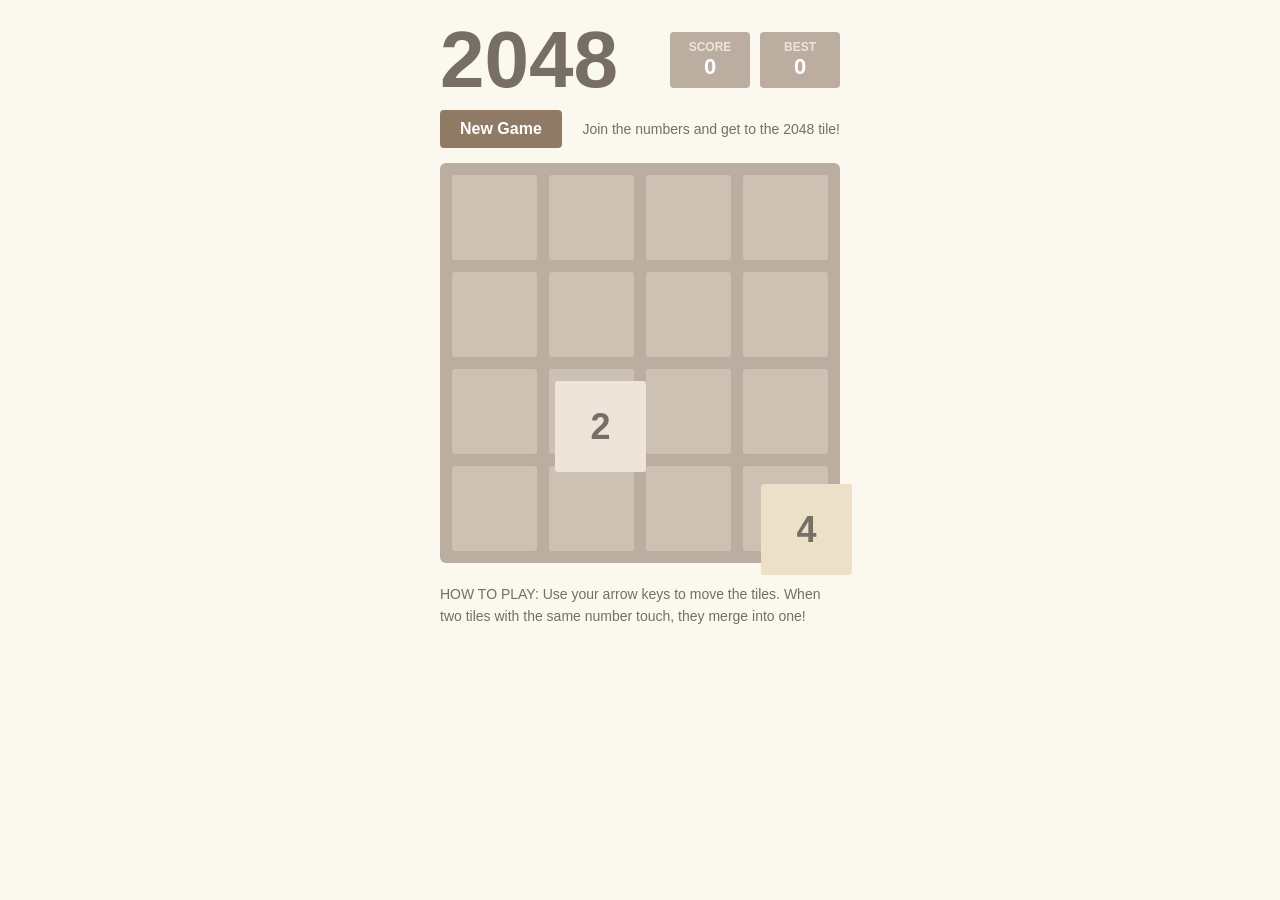
==== index.html @ 9177774c "2048游戏" ====
<!DOCTYPE html>
<html lang="en">
<head>
    <meta charset="UTF-8">
    <meta name="viewport" content="width=device-width, initial-scale=1.0">
    <title>2048 Game</title>
    <link rel="stylesheet" href="style.css">
</head>
<body>
    <div class="container">
        <div class="header">
            <h1 class="title">2048</h1>
            <div class="scores">
                <div class="score-box">
                    <div class="label">SCORE</div>
                    <div class="score" id="score">0</div>
                </div>
                <div class="score-box best">
                    <div class="label">BEST</div>
                    <div class="score" id="bestScore">0</div>
                </div>
            </div>
        </div>
        <div class="sub-header">
            <div class="new-game" id="newGame">New Game</div>
            <p class="subtitle">Join the numbers and get to the 2048 tile!</p>
        </div>
        <div class="game-board" id="gameBoard"></div>
        <p class="instructions">HOW TO PLAY: Use your arrow keys to move the tiles. When two tiles with the same number touch, they merge into one!</p>
    </div>
    <script src="game.js"></script>
</body>
</html>
---- style.css ----
* {
    margin: 0;
    padding: 0;
    box-sizing: border-box;
}

body {
    font-family: 'Clear Sans', 'Helvetica Neue', Arial, sans-serif;
    background: #faf8ef;
    display: flex;
    justify-content: center;
    min-height: 100vh;
    padding: 20px;
}

.container {
    width: 400px;
    max-width: 100%;
}

.header {
    display: flex;
    justify-content: space-between;
    align-items: center;
    margin-bottom: 10px;
}

.title {
    font-size: 80px;
    font-weight: bold;
    color: #776e65;
    line-height: 1;
}

.scores {
    display: flex;
    gap: 10px;
}

.score-box {
    background: #bbada0;
    border-radius: 4px;
    padding: 8px 15px;
    min-width: 80px;
    text-align: center;
}

.score-box .label {
    color: #eee4da;
    font-size: 12px;
    font-weight: bold;
    text-transform: uppercase;
}

.score-box .score {
    color: white;
    font-size: 22px;
    font-weight: bold;
}

.sub-header {
    display: flex;
    justify-content: space-between;
    align-items: center;
    margin-bottom: 15px;
}

.new-game {
    background: #8f7a66;
    color: white;
    border-radius: 4px;
    padding: 10px 20px;
    font-weight: bold;
    cursor: pointer;
    transition: background 0.2s;
}

.new-game:hover {
    background: #9f8b77;
}

.subtitle {
    color: #776e65;
    font-size: 14px;
}

.game-board {
    background: #bbada0;
    border-radius: 6px;
    padding: 12px;
    display: grid;
    grid-template-columns: repeat(4, 1fr);
    gap: 12px;
    position: relative;
}

.tile-container {
    background: #cdc1b4;
    border-radius: 3px;
    aspect-ratio: 1;
}

.tile {
    position: absolute;
    border-radius: 3px;
    width: calc((100% - 36px) / 4);
    aspect-ratio: 1;
    display: flex;
    align-items: center;
    justify-content: center;
    font-size: 36px;
    font-weight: bold;
    color: #776e65;
    transition: left 0.15s ease, top 0.15s ease;
    z-index: 1;
}

.tile.empty {
    background: #cdc1b4;
}

.tile-2 {
    background: #eee4da;
}

.tile-4 {
    background: #ede0c8;
}

.tile-8 {
    background: #f2b179;
    color: #f9f6f2;
}

.tile-16 {
    background: #f59563;
    color: #f9f6f2;
}

.tile-32 {
    background: #f67c5f;
    color: #f9f6f2;
}

.tile-64 {
    background: #f65e3b;
    color: #f9f6f2;
}

.tile-128 {
    background: #edcf72;
    color: #f9f6f2;
    font-size: 30px;
}

.tile-256 {
    background: #edcc61;
    color: #f9f6f2;
    font-size: 30px;
}

.tile-512 {
    background: #edc850;
    color: #f9f6f2;
    font-size: 30px;
}

.tile-1024 {
    background: #edc53f;
    color: #f9f6f2;
    font-size: 24px;
}

.tile-2048 {
    background: #edc22e;
    color: #f9f6f2;
    font-size: 24px;
}

.tile-new {
    animation: appear 0.2s ease;
}

.tile-merged {
    animation: pop 0.2s ease;
}

@keyframes appear {
    from {
        opacity: 0;
        transform: scale(0);
    }
    to {
        opacity: 1;
        transform: scale(1);
    }
}

@keyframes pop {
    0% {
        transform: scale(1);
    }
    50% {
        transform: scale(1.2);
    }
    100% {
        transform: scale(1);
    }
}

.instructions {
    margin-top: 20px;
    color: #776e65;
    font-size: 14px;
    line-height: 1.6;
}
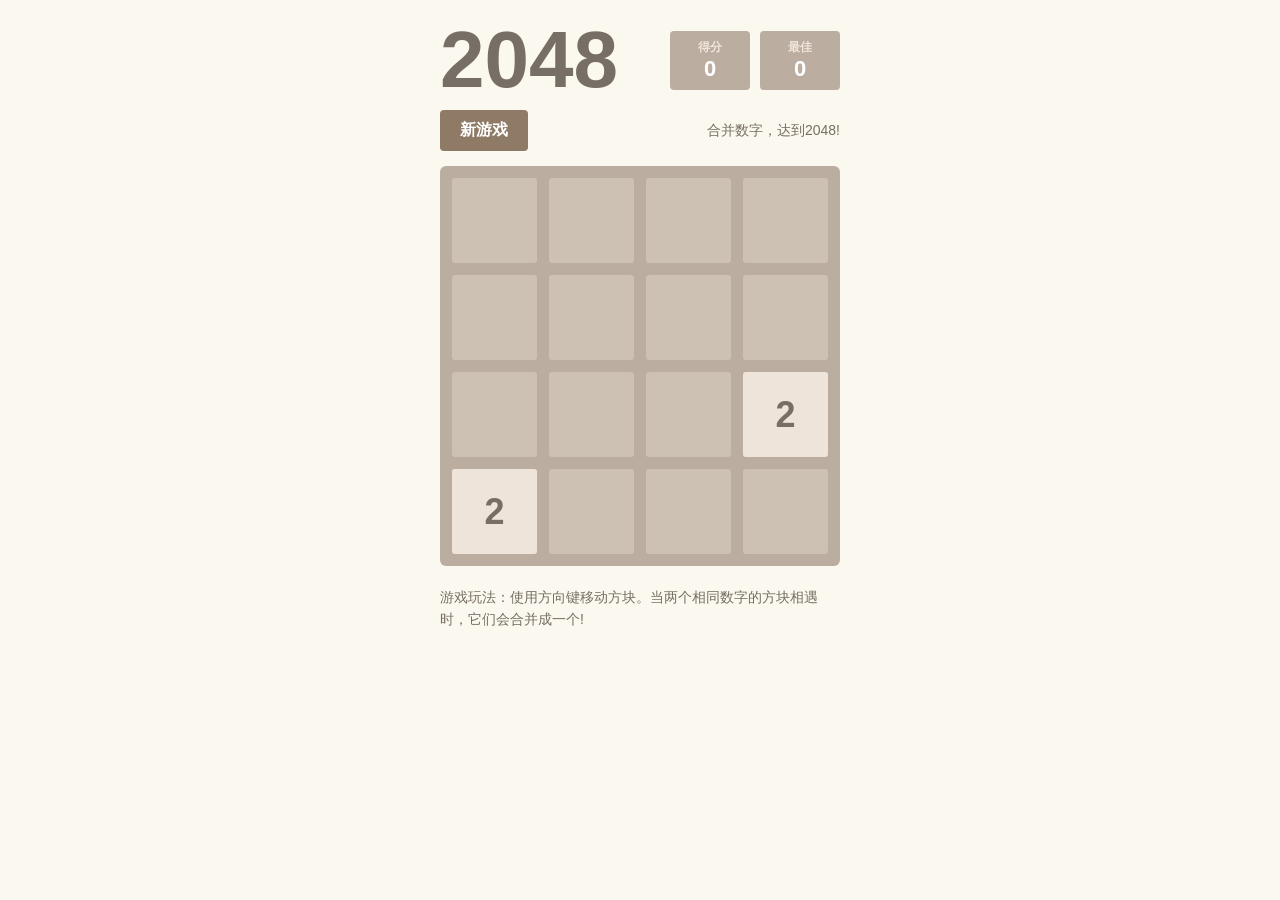
==== commit f13fc28e: "修改移动效果，修复对齐参数" ====
--- a/index.html
+++ b/index.html
@@ -1,9 +1,9 @@
 <!DOCTYPE html>
-<html lang="en">
+<html lang="zh-CN">
 <head>
     <meta charset="UTF-8">
     <meta name="viewport" content="width=device-width, initial-scale=1.0">
-    <title>2048 Game</title>
+    <title>2048 游戏</title>
     <link rel="stylesheet" href="style.css">
 </head>
 <body>
@@ -12,21 +12,21 @@
             <h1 class="title">2048</h1>
             <div class="scores">
                 <div class="score-box">
-                    <div class="label">SCORE</div>
+                    <div class="label">得分</div>
                     <div class="score" id="score">0</div>
                 </div>
                 <div class="score-box best">
-                    <div class="label">BEST</div>
+                    <div class="label">最佳</div>
                     <div class="score" id="bestScore">0</div>
                 </div>
             </div>
         </div>
         <div class="sub-header">
-            <div class="new-game" id="newGame">New Game</div>
-            <p class="subtitle">Join the numbers and get to the 2048 tile!</p>
+            <div class="new-game" id="newGame">新游戏</div>
+            <p class="subtitle">合并数字，达到2048!</p>
         </div>
         <div class="game-board" id="gameBoard"></div>
-        <p class="instructions">HOW TO PLAY: Use your arrow keys to move the tiles. When two tiles with the same number touch, they merge into one!</p>
+        <p class="instructions">游戏玩法：使用方向键移动方块。当两个相同数字的方块相遇时，它们会合并成一个!</p>
     </div>
     <script src="game.js"></script>
 </body>
--- a/style.css
+++ b/style.css
@@ -103,7 +103,6 @@
 .tile {
     position: absolute;
     border-radius: 3px;
-    width: calc((100% - 36px) / 4);
     aspect-ratio: 1;
     display: flex;
     align-items: center;
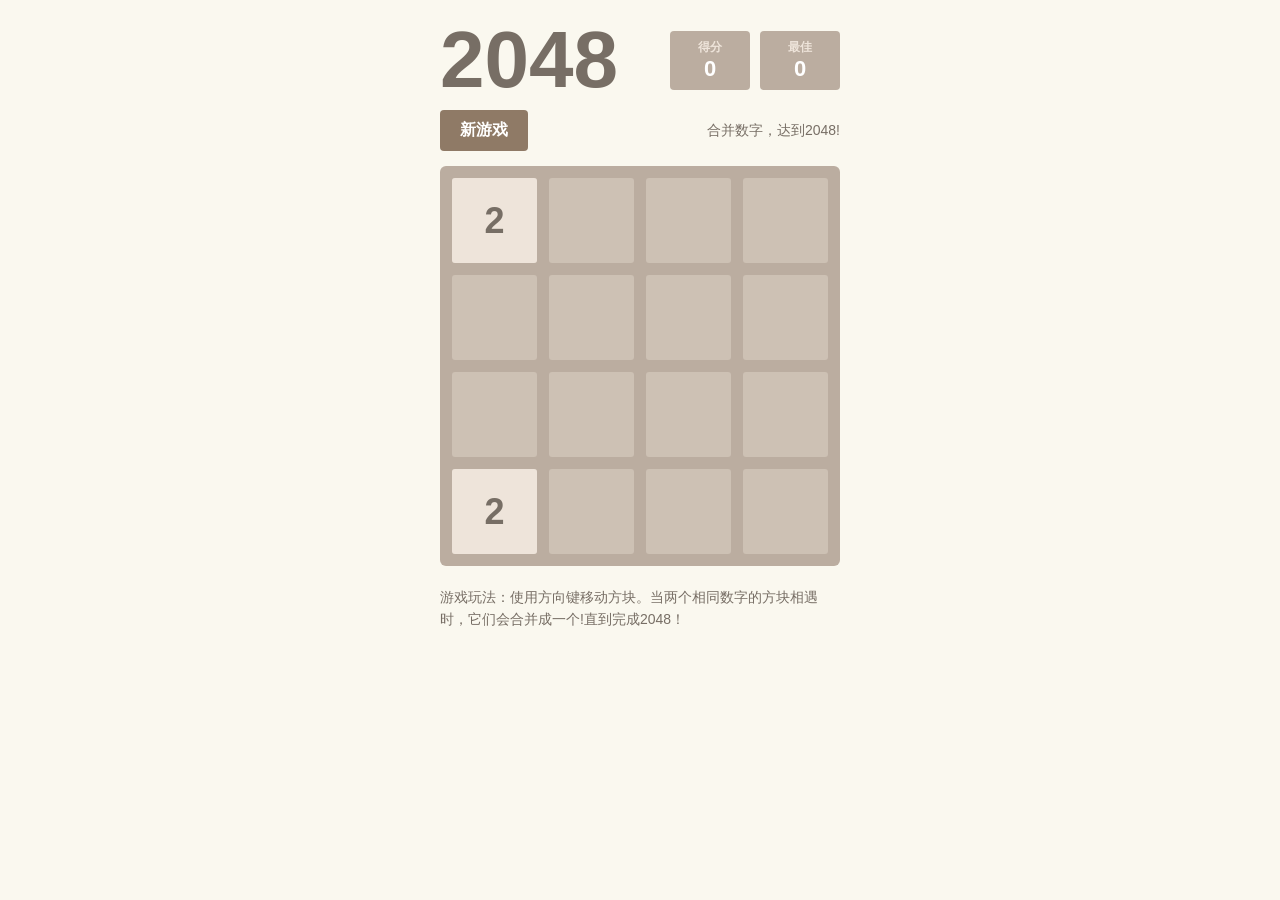
==== commit dd7f3794: "修改游戏介绍" ====
--- a/index.html
+++ b/index.html
@@ -26,7 +26,7 @@
             <p class="subtitle">合并数字，达到2048!</p>
         </div>
         <div class="game-board" id="gameBoard"></div>
-        <p class="instructions">游戏玩法：使用方向键移动方块。当两个相同数字的方块相遇时，它们会合并成一个!</p>
+        <p class="instructions">游戏玩法：使用方向键移动方块。当两个相同数字的方块相遇时，它们会合并成一个!直到完成2048！</p>
     </div>
     <script src="game.js"></script>
 </body>
--- a/style.css
+++ b/style.css
@@ -176,6 +176,36 @@
     font-size: 24px;
 }
 
+.tile-4096 {
+    background: #5eda92;
+    color: #f9f6f2;
+    font-size: 22px;
+}
+
+.tile-8192 {
+    background: #3e6cff;
+    color: #f9f6f2;
+    font-size: 22px;
+}
+
+.tile-16384 {
+    background: #e84a5f;
+    color: #f9f6f2;
+    font-size: 20px;
+}
+
+.tile-32768 {
+    background: #1ec9d6;
+    color: #f9f6f2;
+    font-size: 20px;
+}
+
+.tile-65536 {
+    background: #9954e0;
+    color: #f9f6f2;
+    font-size: 18px;
+}
+
 .tile-new {
     animation: appear 0.2s ease;
 }
